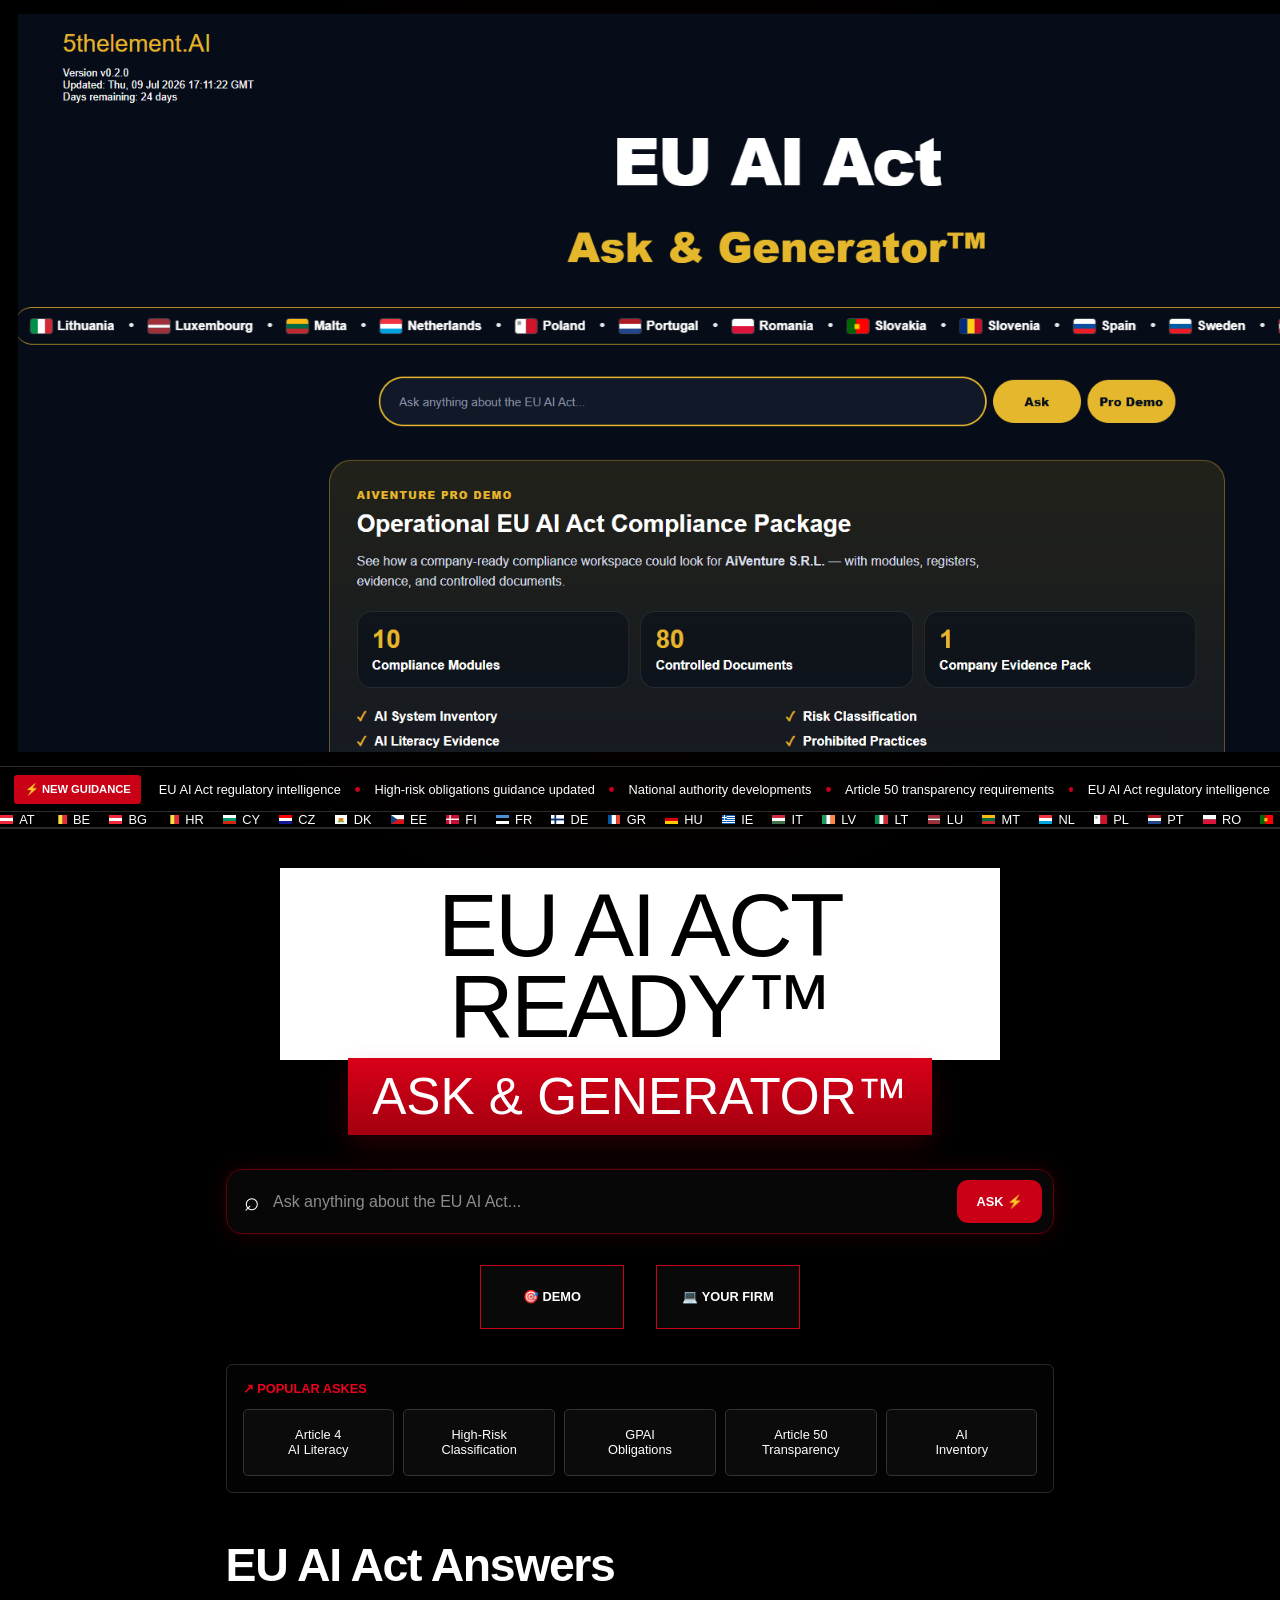
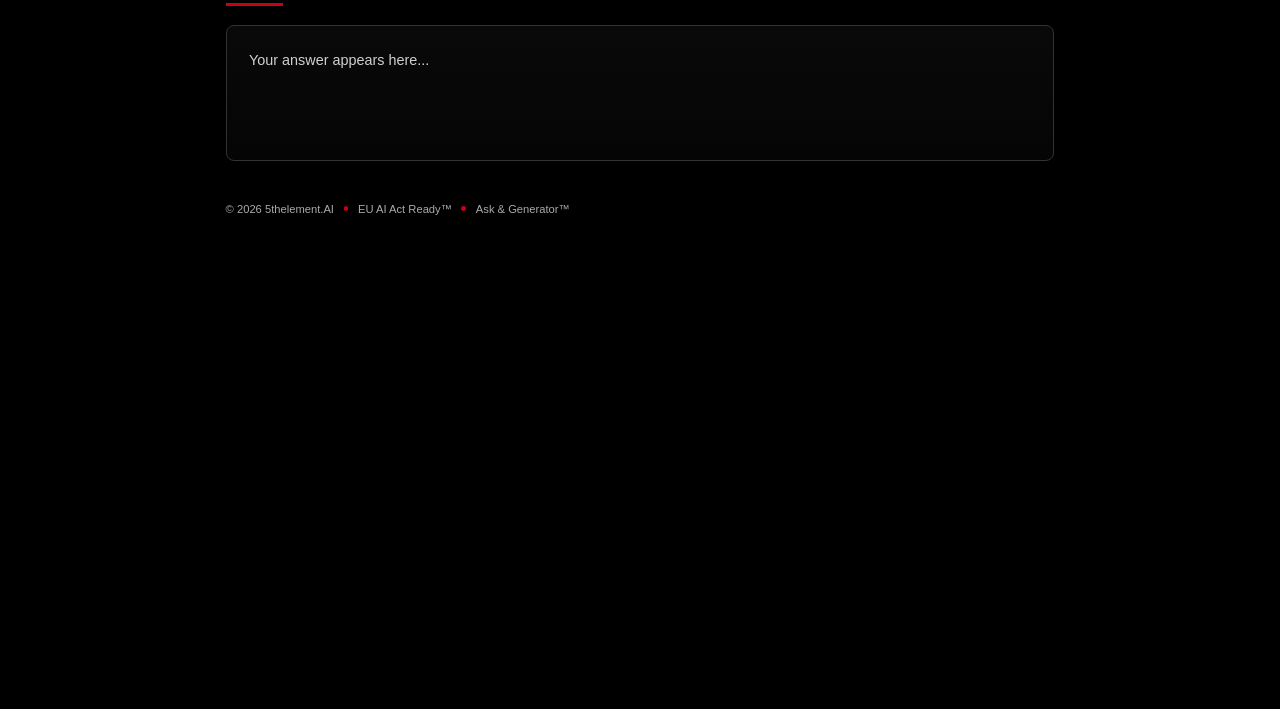
==== index.html @ e8b54b44 "Update index.html" ====
<!DOCTYPE html>
<html lang="en">
<head>
<meta charset="UTF-8">
<meta name="viewport" content="width=device-width, initial-scale=1.0">

<title>EU AI Act Ask & Generator™ | EU AI Act Ready™</title>

<meta
  name="description"
  content="Ask the EU AI Act and generate structured compliance readiness guidance with EU AI Act Ready™."
>

<style>
:root{
  --black:#000;
  --panel:#090909;
  --panel2:#111;
  --white:#fff;
  --muted:#a8a8a8;
  --border:#2a2a2a;
  --red:#c90016;
  --red2:#ef001c;
}

*{
  box-sizing:border-box;
}
html{
  background:#000;
  color-scheme:dark;
  -webkit-text-size-adjust:100%;
  text-size-adjust:100%;
}
  
body{
  margin:0;
  min-height:100vh;
  background:
    radial-gradient(
      circle at 50% 22%,
      rgba(120,0,0,.12),
      transparent 34%
    ),
    #000;
  color:#fff;
  font-family:Inter,Arial,Helvetica,sans-serif;
  zoom:0.80;
}

a{
  color:inherit;
}

button,
input{
  font:inherit;
}

/* HEADER */

.site-header{
  min-height:84px;
  display:flex;
  align-items:center;
  justify-content:space-between;
  padding:18px 22px;
  border-bottom:1px solid var(--border);
}

.brand{
  display:flex;
  align-items:center;
  gap:12px;
  text-decoration:none;
}

.brand-mark{
  width:56px;
  height:56px;
  display:grid;
  place-items:center;
  border:1px solid var(--red);
  font-size:25px;
}

.brand-name{
  display:flex;
  flex-direction:column;
  font-weight:900;
  line-height:.92;
  font-size:20px;
}

.actions{
  display:flex;
  gap:12px;
  align-items:center;
}

.login{
  border:1px solid #777;
  padding:11px 18px;
  border-radius:8px;
  text-decoration:none;
}

.menu{
  background:none;
  border:0;
  color:#fff;
  font-size:28px;
  cursor:pointer;
}

/* NEWS AND COUNTRY STREAM */

.stream{
  border-bottom:1px solid var(--border);
}

.news,
.countries{
  heigh:48px;
  display:flex;
  align-items:center;
  overflow:hidden;
  border-bottom:1px solid var(--border);
}

.news{
  height:56px;
}

.news-label{
  flex:0 0 auto;
  margin-left:18px;
  padding:10px 13px;
  background:var(--red);
  border-radius:4px;
  font-size:14px;
  font-weight:900;
  z-index:2;
}

.viewport{
  overflow:hidden;
  min-width:0;
}

.news-track{
  width:max-content;
  display:flex;
  gap:18px;
  align-items:center;
  padding-left:22px;
  white-space:nowrap;
  animation:news 28s linear infinite;
}

.dot{
  width:6px;
  height:6px;
  border-radius:50%;
  background:var(--red);
  display:inline-block;
}
.country-track{
  width:max-content;
  display:flex;
  gap:24px;
  white-space:nowrap;
  animation:countries 60s linear infinite;
  transform:translateX(0);
}


/* MAIN */

main{
  width:min(100%,1080px);
  margin:0 auto;
  padding:48px 22px 24px;
}

/* HERO */

.hero{
  display:flex;
  flex-direction:column;
  align-items:center;
}

.hero-title{
  width:100%;
  max-width:900px;
  background:#fff;
  color:#000;
  text-align:center;
  font-family:Impact,"Arial Narrow",sans-serif;
  font-size:clamp(50px,9vw,112px);
  line-height:.9;
  letter-spacing:-.03em;
  padding:22px 18px 17px;
  text-transform:uppercase;
}

.hero-subtitle{
  margin-top:-2px;
  background:linear-gradient(#d90018,#a30010);
  color:#fff;
  text-align:center;
  font-family:Impact,"Arial Narrow",sans-serif;
  font-size:clamp(31px,5vw,64px);
  line-height:1;
  padding:16px 30px;
  text-transform:uppercase;
  box-shadow:0 14px 32px rgba(200,0,20,.2);
}

/* Ask */

.Ask-wrap{
  padding-top:42px;
}

.Ask-shell{
  display:grid;
  grid-template-columns:auto 1fr auto;
  gap:14px;
  align-items:center;
  min-height:82px;
  padding:12px 14px 12px 22px;
  border:1px solid #5b000a;
  border-radius:20px;
  background:rgba(8,8,8,.9);
  box-shadow:
    0 0 0 1px rgba(255,0,25,.08),
    0 0 28px rgba(255,0,25,.12);
}

.Ask-icon{
  font-size:32px;
}

.Ask-shell input{
  width:100%;
  min-width:0;
  border:0;
  outline:0;
  background:transparent;
  color:#fff;
  font-size:20px;
}

.Ask-shell input::placeholder{
  color:#8d8d8d;
}

.Ask-shell button{
  min-height:54px;
  border:0;
  border-radius:14px;
  padding:0 24px;
  background:var(--red);
  color:#fff;
  font-weight:900;
  cursor:pointer;
}

/* DEMO AND FIRM LINKS */

.links{
   display:flex;
  justify-content:center;
  align-items:center;
  gap:40px;
  margin:38px auto 0;
}
.links a{
  display:flex;
  flex-direction:column;
  align-items:center;
  justify-content:center;
  width:180px;
  height:80px;
  gap:7px;
  border:2px solid var(--red);
  border-radius:0px;
  background:#090909;
  color:#fff;
  text-align:center;
  text-decoration:none;
  font-size:16px;
  text-decoration:none;
  font-weight:900;
  transition:.2s;
}

.links a:hover{
  background:var(--red);
}


.links strong{
  font-size:16px;
  font-weight:900
}

.links span{
  color:var(--muted);
  font-size:14px;
}

.divider{
  width:1px;
  height:72px;
  background:var(--border);
}

/* POPULAR AskES */

.popular{
  margin-top:44px;
  padding:20px;
  border:1px solid var(--border);
  border-radius:8px;
  background:rgba(5,5,5,.78);
}

.popular h2{
  margin:0 0 16px;
  color:var(--red2);
  font-size:16px;
  text-transform:uppercase;
}

.chips{
  display:grid;
  grid-template-columns:repeat(5,1fr);
  gap:12px;
}

.chips button{
  min-height:84px;
  border:1px solid #333;
  border-radius:6px;
  background:#0b0b0b;
  color:#fff;
  padding:12px;
  cursor:pointer;
}

.chips button:hover{
  border-color:var(--red);
  background:#140004;
}

/* ANSWER AREA */

.answers{
  margin-top:56px;
}

.answers h2{
  margin:0;
  font-size:clamp(34px,6vw,58px);
  letter-spacing:-.03em;
}

.redline{
  width:72px;
  height:4px;
  background:var(--red);
  margin-top:14px;
}

.answer-box{
  min-height:170px;
  margin-top:24px;
  padding:28px;
  border:1px solid #333;
  border-radius:10px;
  background:linear-gradient(#090909,#050505);
  color:#d0d0d0;
  font-size:18px;
  line-height:1.6;
}

/* FOOTER */

footer{
  width:min(100%,1080px);
  margin:0 auto;
  padding:28px 22px 40px;
  display:flex;
  gap:12px;
  align-items:center;
  flex-wrap:wrap;
  color:#aaa;
  font-size:14px;
}

/* ANIMATIONS */

@keyframes news{
  from{
    transform:translateX(0);
  }

  to{
    transform:translateX(-45%);
  }
}
@keyframes countries{
  from{
    transform:translateX(0);
  }

  to{
    transform:translateX(-45%);
  }
}

/* MOBILE */

@media(max-width:720px){

  .site-header{
    min-height:76px;
    padding:15px;
  }

  .brand-mark{
    width:48px;
    height:48px;
  }

  .brand-name{
    font-size:17px;
  }

  .login{
    padding:9px 14px;
  }

  main{
    padding:38px 16px 22px;
  }

  .hero-title{
    font-size:clamp(48px,13vw,76px);
    padding:18px 10px 14px;
  }

  .hero-subtitle{
    max-width:88%;
    font-size:clamp(28px,7vw,43px);
    padding:13px 18px;
  }

  .Ask-shell{
    min-height:74px;
    padding-left:16px;
  }

  .Ask-shell button{
    min-height:50px;
    padding:0 16px;
  }

  .links{
    gap:14px;
  }

  .chips{
    display:flex;
    overflow-x:auto;
    padding-bottom:6px;
  }

  .chips button{
    flex:0 0 145px;
  }
}

@media(prefers-reduced-motion:reduce){

  .news-track,
  .country-track{
    animation:none;
  }
}
  .country-track{
  width:max-content;
  display:flex;
  gap:24px;
  white-space:nowrap;
  animation:countries 60s linear infinite;
  transform:translateX(0);
}

.country-track span{
  display:flex;
  align-items:center;
  gap:8px;
}

.country-track img{
  width:16px;
  height:11px;
  object-fit:cover;
}
</style>
</head>

<body>

<header class="site-header">

  <a class="brand" href="#">
    <img 
  src="assets/logo/5thelement-logo.png"
  alt="5thelement.AI"
  class="brand-logo"
>
  </a>

  <div class="actions">
    <a class="login" href="#">Login</a>

    <button class="menu" aria-label="Menu">
      ☰
    </button>
  </div>

</header>

<section class="stream">

  <div class="news">

    <span class="news-label">
      ⚡  NEW GUIDANCE
    </span>

    <div class="viewport">

      <div class="news-track">
        <span>EU AI Act regulatory intelligence</span>
        <span class="dot"></span>

        <span>High-risk obligations guidance updated</span>
        <span class="dot"></span>

        <span>National authority developments</span>
        <span class="dot"></span>

        <span>Article 50 transparency requirements</span>
        <span class="dot"></span>

        <span>EU AI Act regulatory intelligence</span>
      </div>

    </div>

  </div>
<div class="countries">

  <div class="country-track">

    <span><img src="assets/flags/at.svg"> AT</span>
    <span><img src="assets/flags/be.svg"> BE</span>
    <span><img src="assets/flags/bg.svg"> BG</span>
    <span><img src="assets/flags/hr.svg"> HR</span>
    <span><img src="assets/flags/cy.svg"> CY</span>
    <span><img src="assets/flags/cz.svg"> CZ</span>
    <span><img src="assets/flags/dk.svg"> DK</span>
    <span><img src="assets/flags/ee.svg"> EE</span>
    <span><img src="assets/flags/fi.svg"> FI</span>
    <span><img src="assets/flags/fr.svg"> FR</span>
    <span><img src="assets/flags/de.svg"> DE</span>
    <span><img src="assets/flags/gr.svg"> GR</span>
    <span><img src="assets/flags/hu.svg"> HU</span>
    <span><img src="assets/flags/ie.svg"> IE</span>
    <span><img src="assets/flags/it.svg"> IT</span>
    <span><img src="assets/flags/lv.svg"> LV</span>
    <span><img src="assets/flags/lt.svg"> LT</span>
    <span><img src="assets/flags/lu.svg"> LU</span>
    <span><img src="assets/flags/mt.svg"> MT</span>
    <span><img src="assets/flags/nl.svg"> NL</span>
    <span><img src="assets/flags/pl.svg"> PL</span>
    <span><img src="assets/flags/pt.svg"> PT</span>
    <span><img src="assets/flags/ro.svg"> RO</span>
    <span><img src="assets/flags/sk.svg"> SK</span>
    <span><img src="assets/flags/si.svg"> SI</span>
    <span><img src="assets/flags/es.svg"> ES</span>
    <span><img src="assets/flags/se.svg"> SE</span>

  </div>

</div>
</section>

<main>

  <section class="hero">

    <div class="hero-title">
      EU AI ACT READY™
    </div>

    <div class="hero-subtitle">
      Ask &amp; GENERATOR™
    </div>

  </section>

  <section class="Ask-wrap">

    <div class="Ask-shell">

      <span class="Ask-icon">
        ⌕
      </span>

      <input
        id="question"
        type="text"
        placeholder="Ask anything about the EU AI Act..."
        autocomplete="off"
      >

      <button id="ask">
        ASK ⚡
      </button>

    </div>

    <div class="links">

  <a href="demo.html">
    <strong>🎯 DEMO</strong>
  </a>

  <a href="your-firm.html">
    <strong>💻 YOUR FIRM</strong>
  </a>

</div>

  </section>

  <section class="popular">

    <h2>
      ↗ Popular Askes
    </h2>

    <div class="chips">

      <button
        data-q="What does Article 4 require for AI literacy?"
      >
        Article 4<br>
        AI Literacy
      </button>

      <button
        data-q="How do I classify a high-risk AI system?"
      >
        High-Risk<br>
        Classification
      </button>
   
     <button
  data-q="What are Article 53 GPAI provider obligations under the EU AI Act?">
  GPAI<br>
  Obligations
</button>

      
      <button
        data-q="What does Article 50 require?"
      >
        Article 50<br>
        Transparency
      </button>

      <button
        data-q="How should I create an AI inventory?"
      >
        AI<br>
        Inventory
      </button>

    </div>

  </section>

  <section class="answers">

    <h2>
      EU AI Act Answers
    </h2>

    <div class="redline"></div>

    <div
      id="answer"
      class="answer-box"
    >
      Your answer appears here...
    </div>

  </section>

</main>

<footer>

  <span>
    © 2026 5thelement.AI
  </span>

  <span class="dot"></span>

  <span>
    EU AI Act Ready™
  </span>

  <span class="dot"></span>

  <span>
    Ask &amp; Generator™
  </span>

</footer>
<script>

const API =
"https://eu-ai-act-search-api.aipath512.workers.dev/search?q=";
const questionInput =
document.getElementById("question");

const answerBox =
document.getElementById("answer");

const askButton =
document.getElementById("ask");


async function ask(){

const question =
questionInput.value.trim();


if(!question){

answerBox.textContent =
"Please ask a question first.";

return;

}


askButton.disabled=true;
askButton.textContent="ASKING...";


try{

const response =
await fetch(
API + encodeURIComponent(question)
);


const data =
await response.json();


const results =
data.results || [];


answerBox.innerHTML =
results.map((x)=>

`<div>
${x.snippet || ""}
</div>`

).join("")

||

"No answer found.";


}

catch(error){

answerBox.textContent =
error.message;

}


askButton.disabled=false;
askButton.textContent="ASK ⚡";

}



askButton.addEventListener(
"click",
ask
);


questionInput.addEventListener(
"keydown",
(e)=>{

if(e.key==="Enter"){
ask();
}

});
document.querySelectorAll(".chips button").forEach(button => {

  button.addEventListener("click", () => {

    questionInput.value = button.dataset.q;

    ask();

  });

});

</script>

  

</body>
</html>
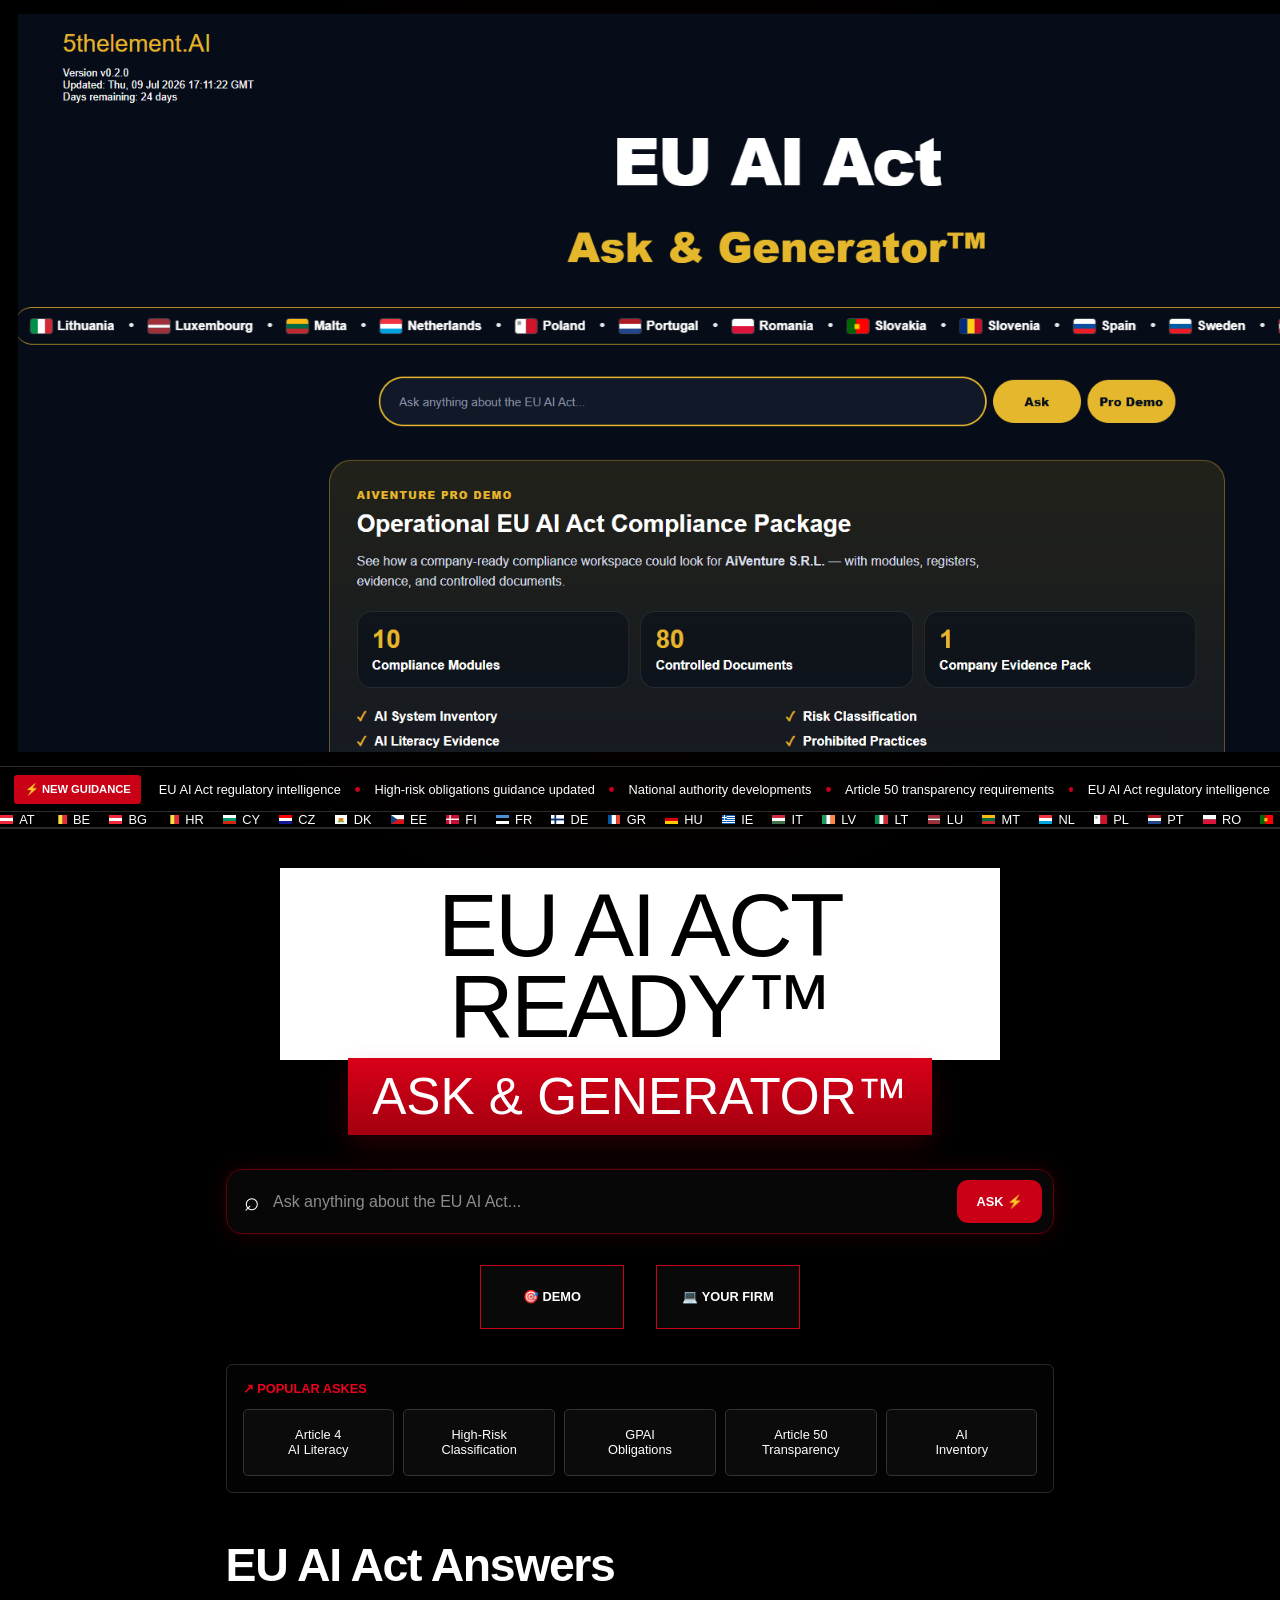
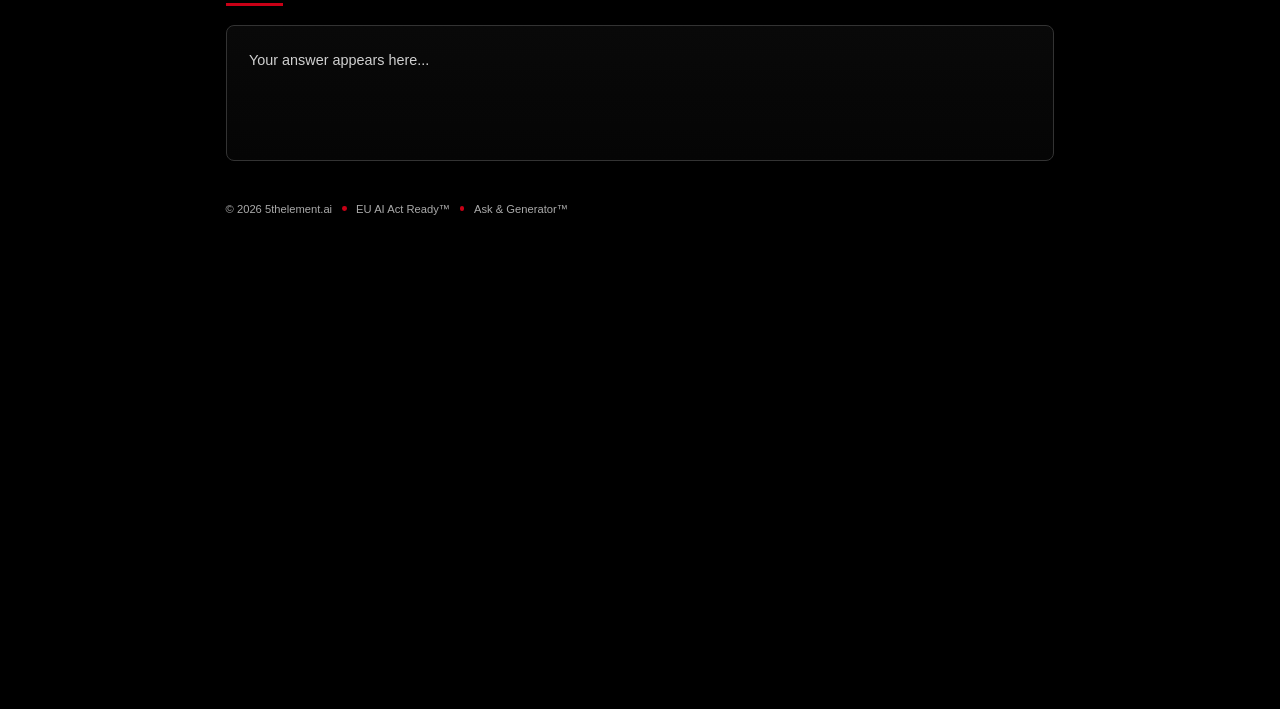
==== commit e7da2607: "Update index.html" ====
--- a/index.html
+++ b/index.html
@@ -720,7 +720,7 @@
 <footer>
 
   <span>
-    © 2026 5thelement.AI
+    © 2026 5thelement.ai
   </span>
 
   <span class="dot"></span>
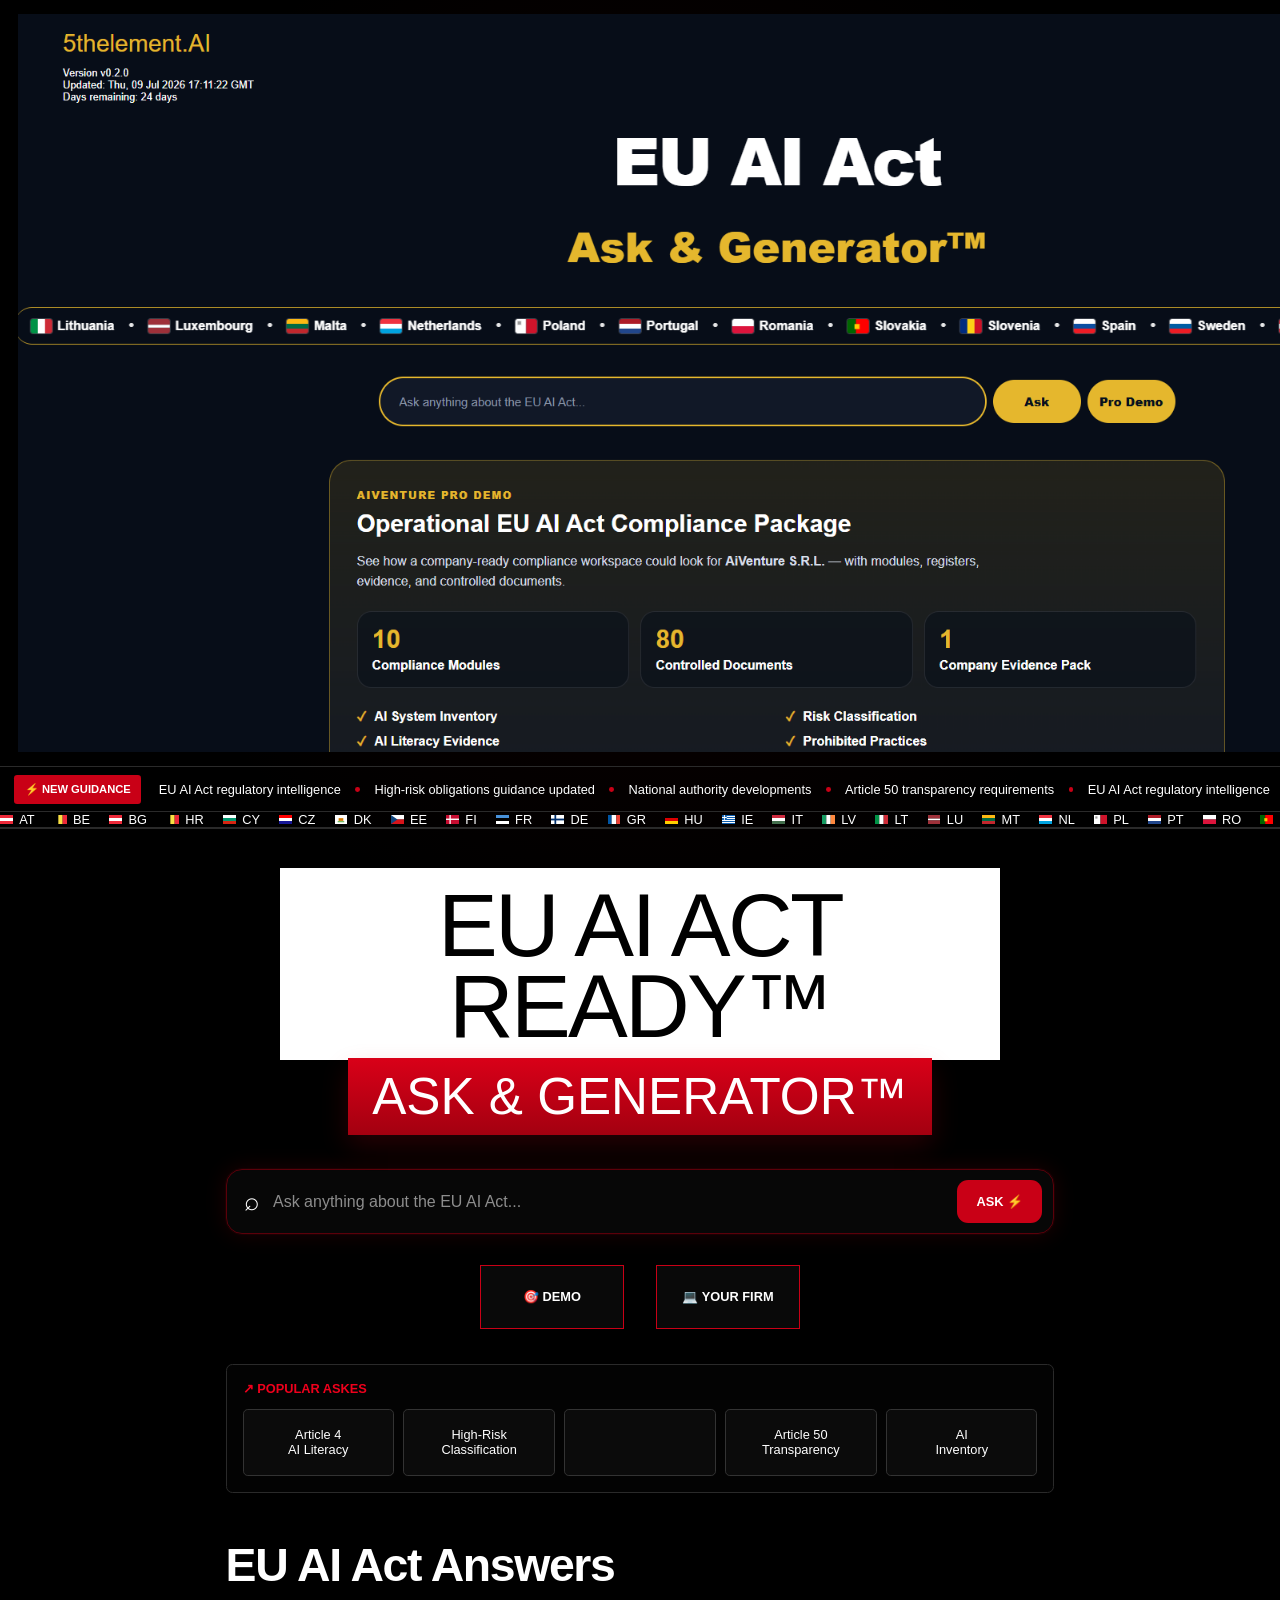
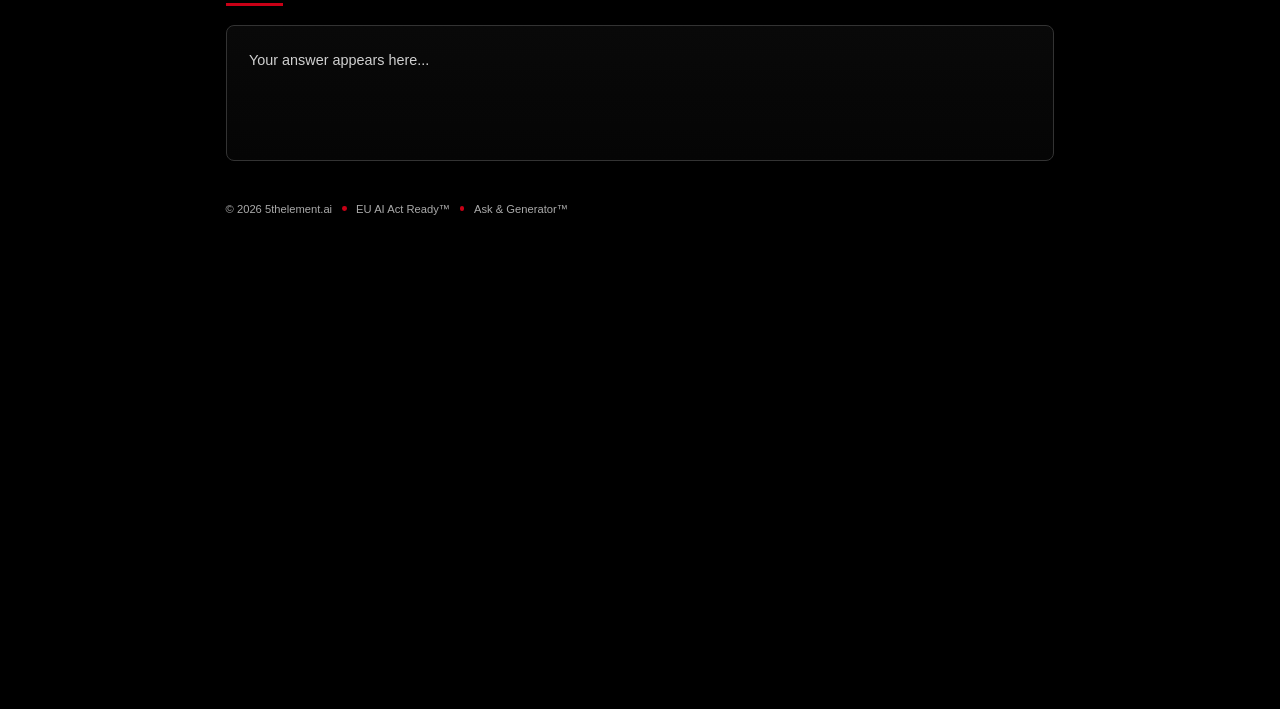
==== commit 03ddc88c: "Update index.html data-q="What are the obligations for providers of general-purpose AI models under " ====
--- a/index.html
+++ b/index.html
@@ -674,9 +674,7 @@
       </button>
    
      <button
-  data-q="What are Article 53 GPAI provider obligations under the EU AI Act?">
-  GPAI<br>
-  Obligations
+  data-q="What are  the obligations for providers of general-purpose AI models under the EU AI Act?">
 </button>
 
       
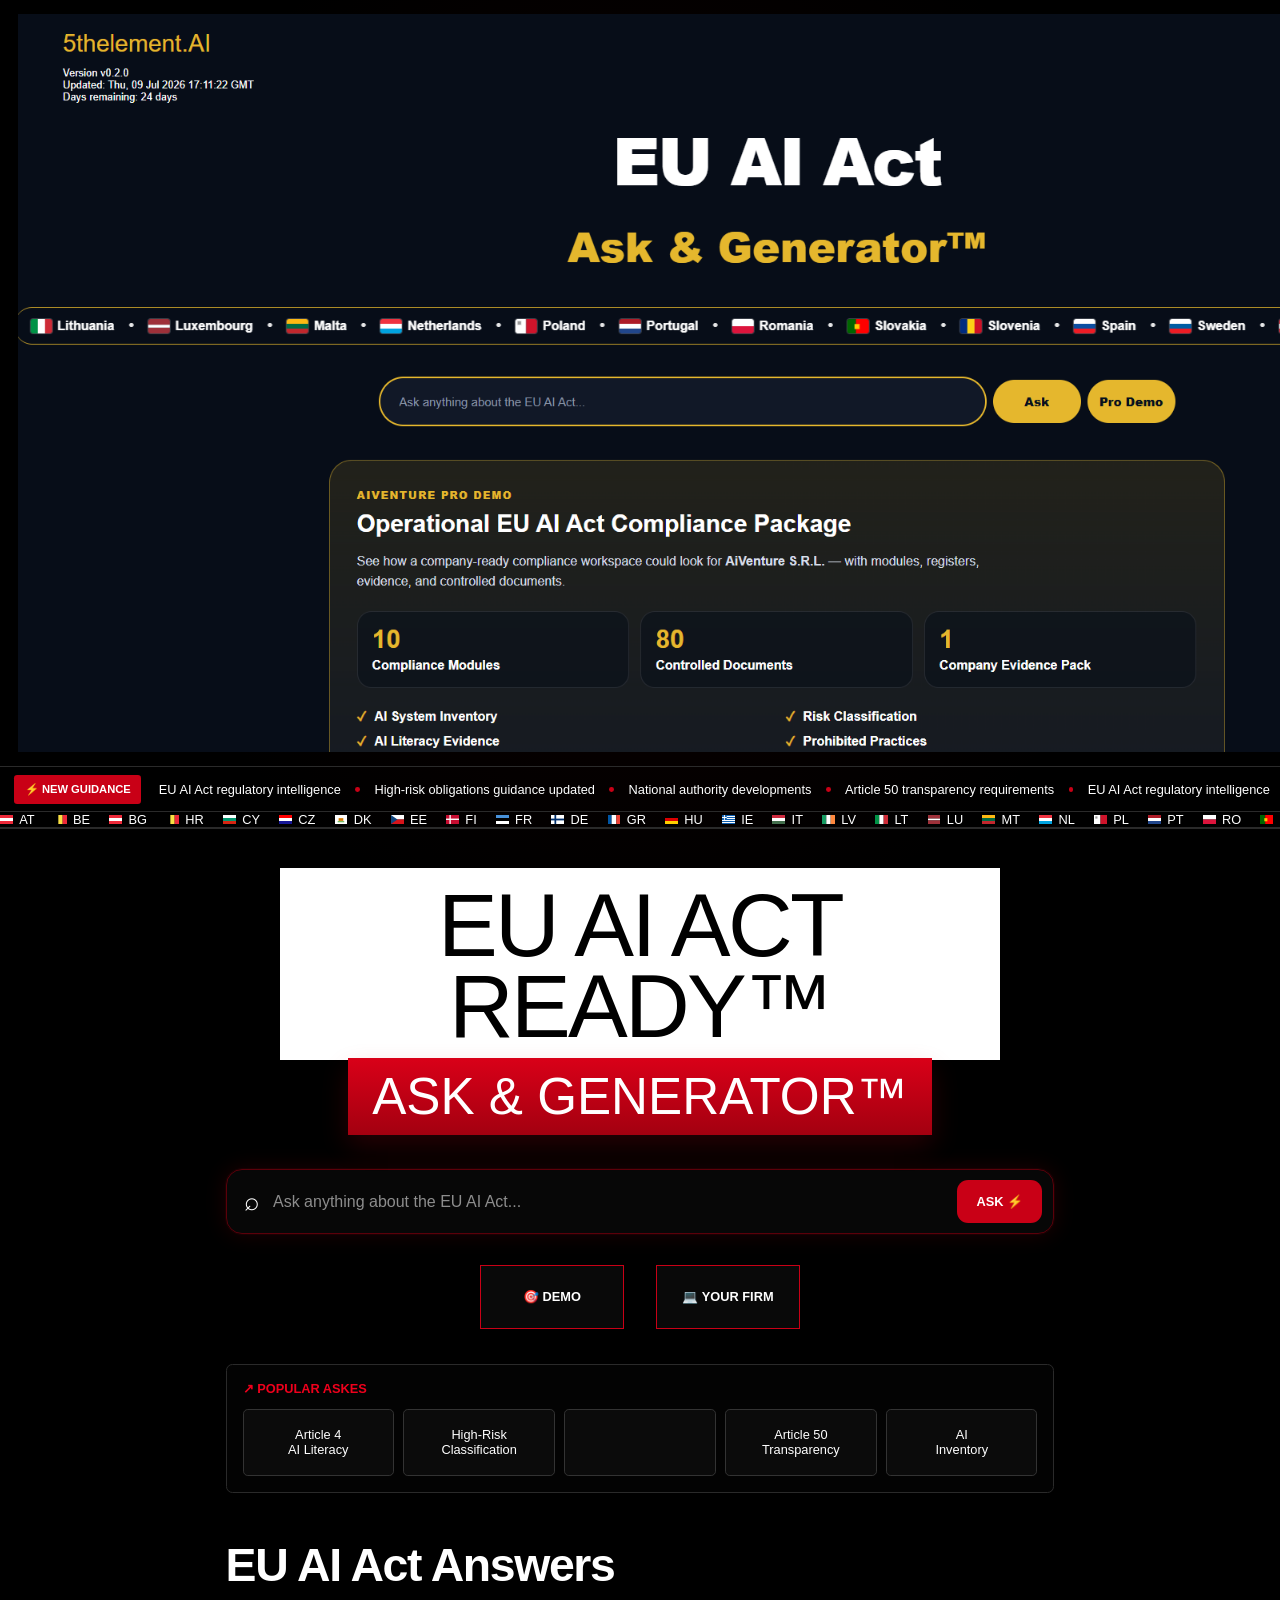
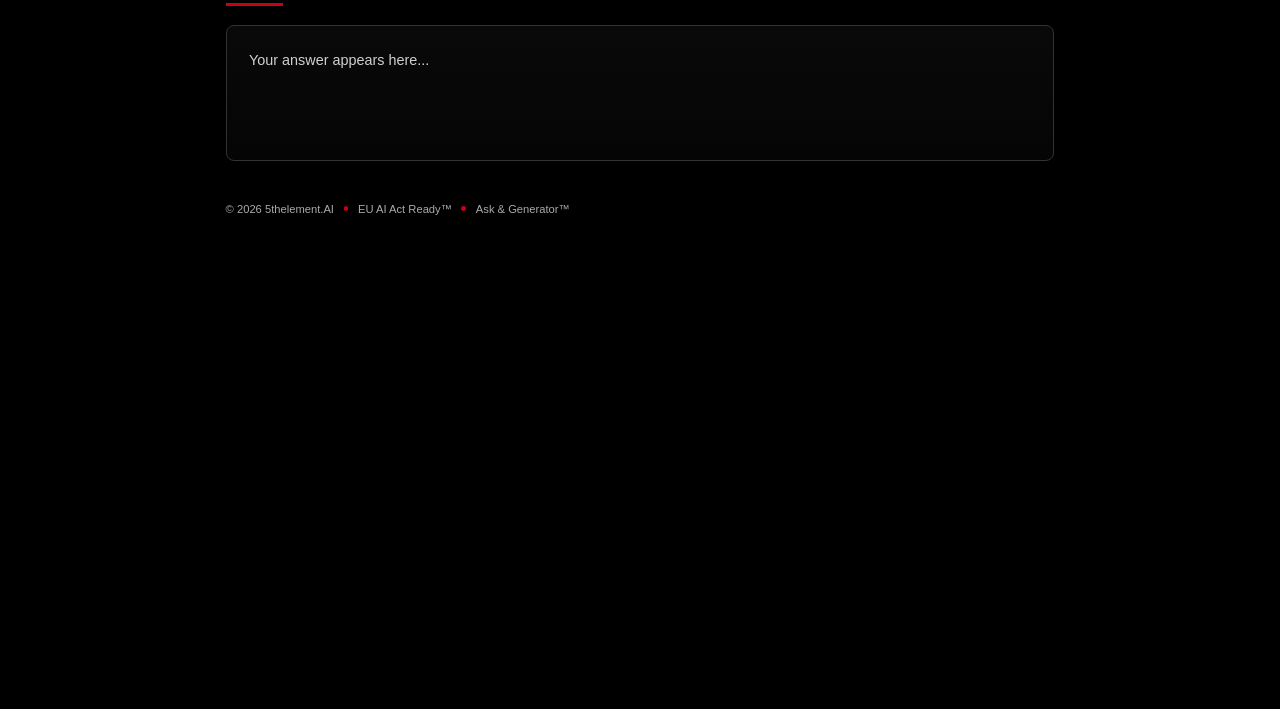
==== commit 2a086369: "Update index.html <button   data-q="Article 53">   GPAI<br>   Obligations </button>" ====
--- a/index.html
+++ b/index.html
@@ -674,7 +674,7 @@
       </button>
    
      <button
-  data-q="What are  the obligations for providers of general-purpose AI models under the EU AI Act?">
+  data-q="Article 53?">
 </button>
 
       
@@ -718,7 +718,7 @@
 <footer>
 
   <span>
-    © 2026 5thelement.ai
+    © 2026 5thelement.AI
   </span>
 
   <span class="dot"></span>
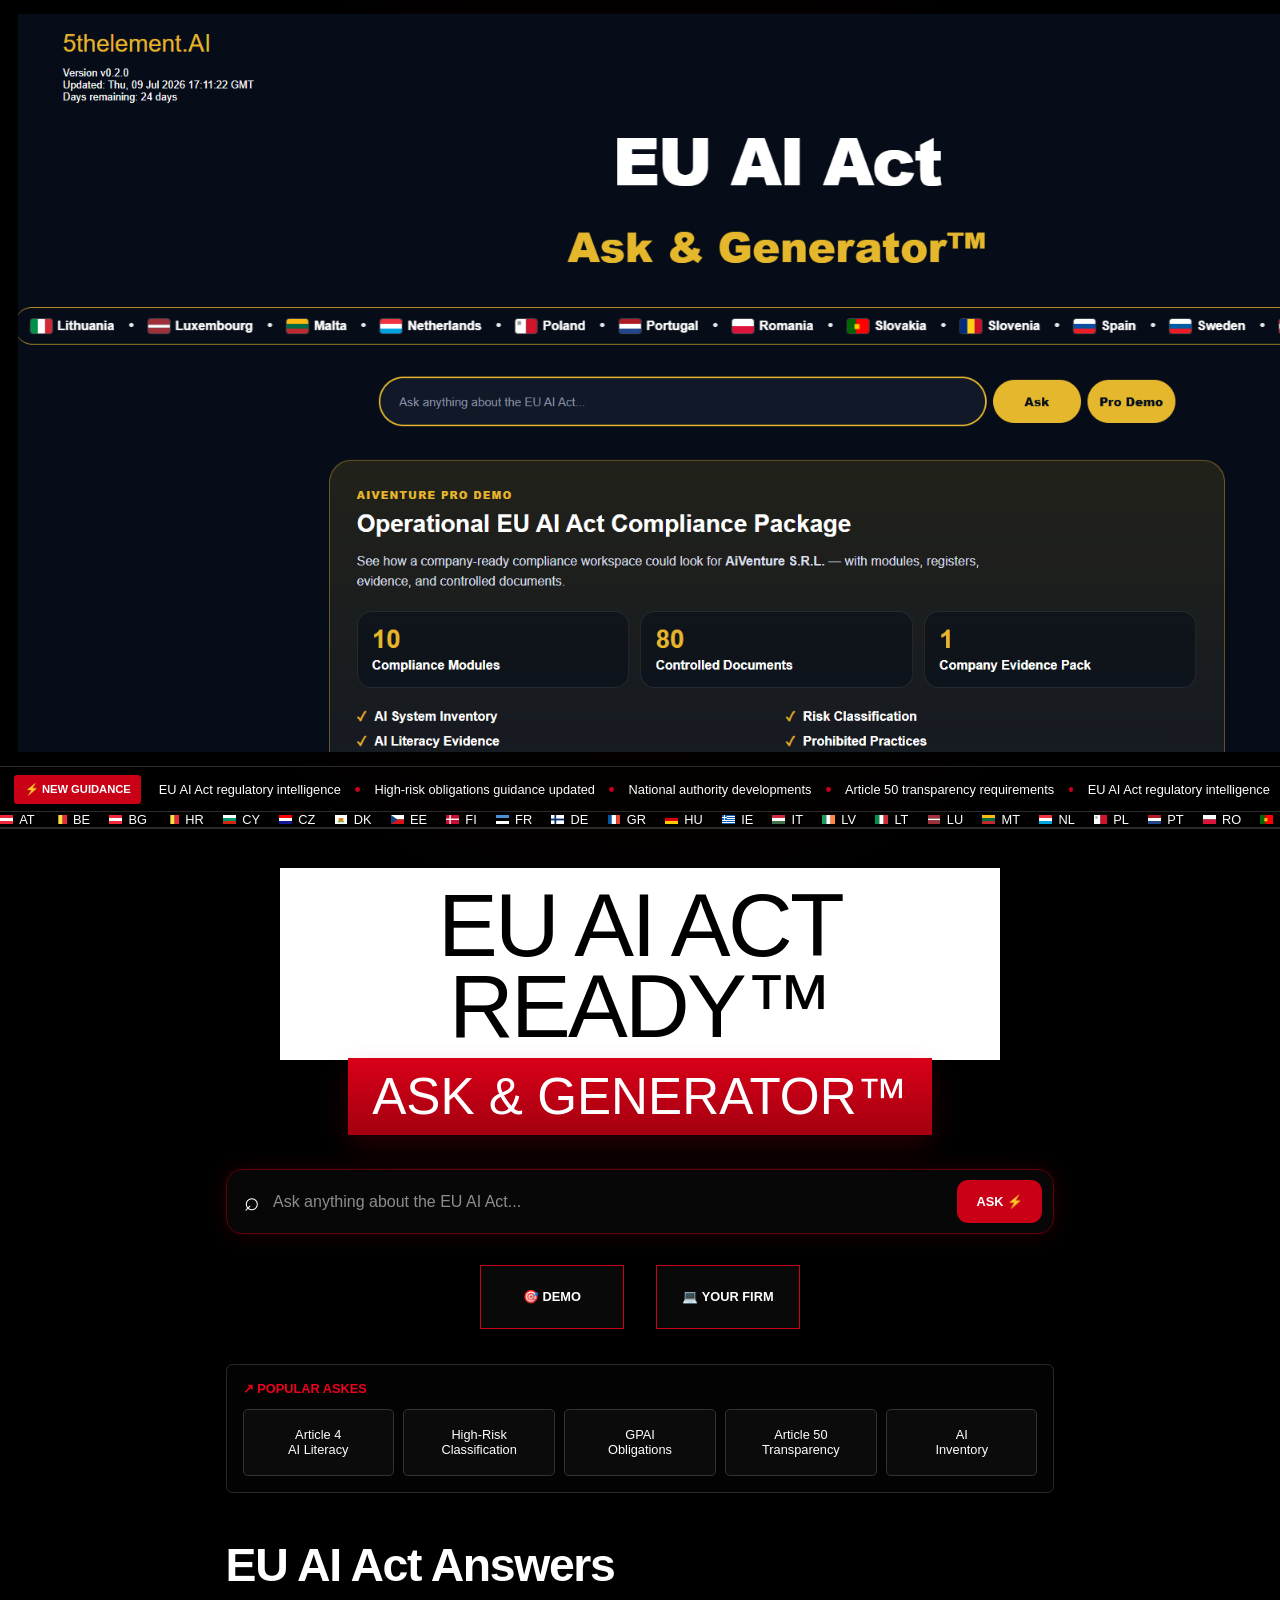
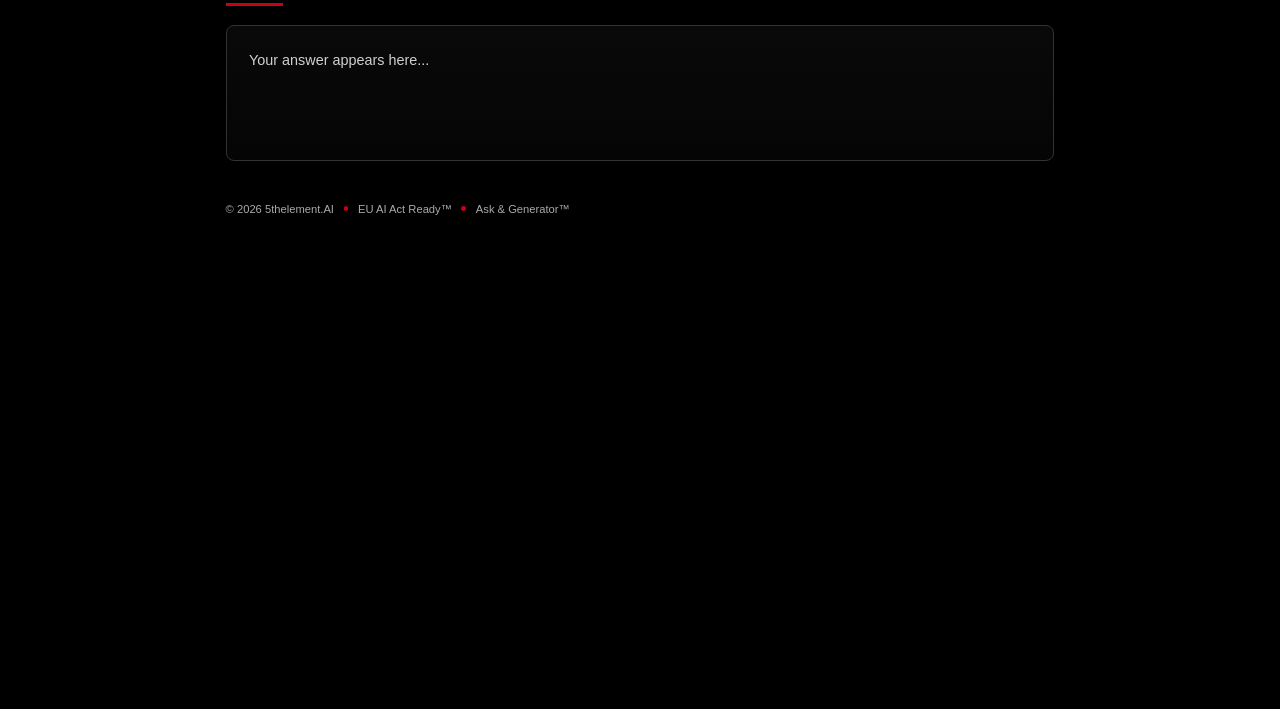
==== commit 683a2d20: "Update index.html" ====
--- a/index.html
+++ b/index.html
@@ -672,11 +672,12 @@
         High-Risk<br>
         Classification
       </button>
-   
-     <button
-  data-q="Article 53?">
+<button
+  data-q="Article 53?"
+>
+  GPAI<br>
+  Obligations
 </button>
-
       
       <button
         data-q="What does Article 50 require?"
